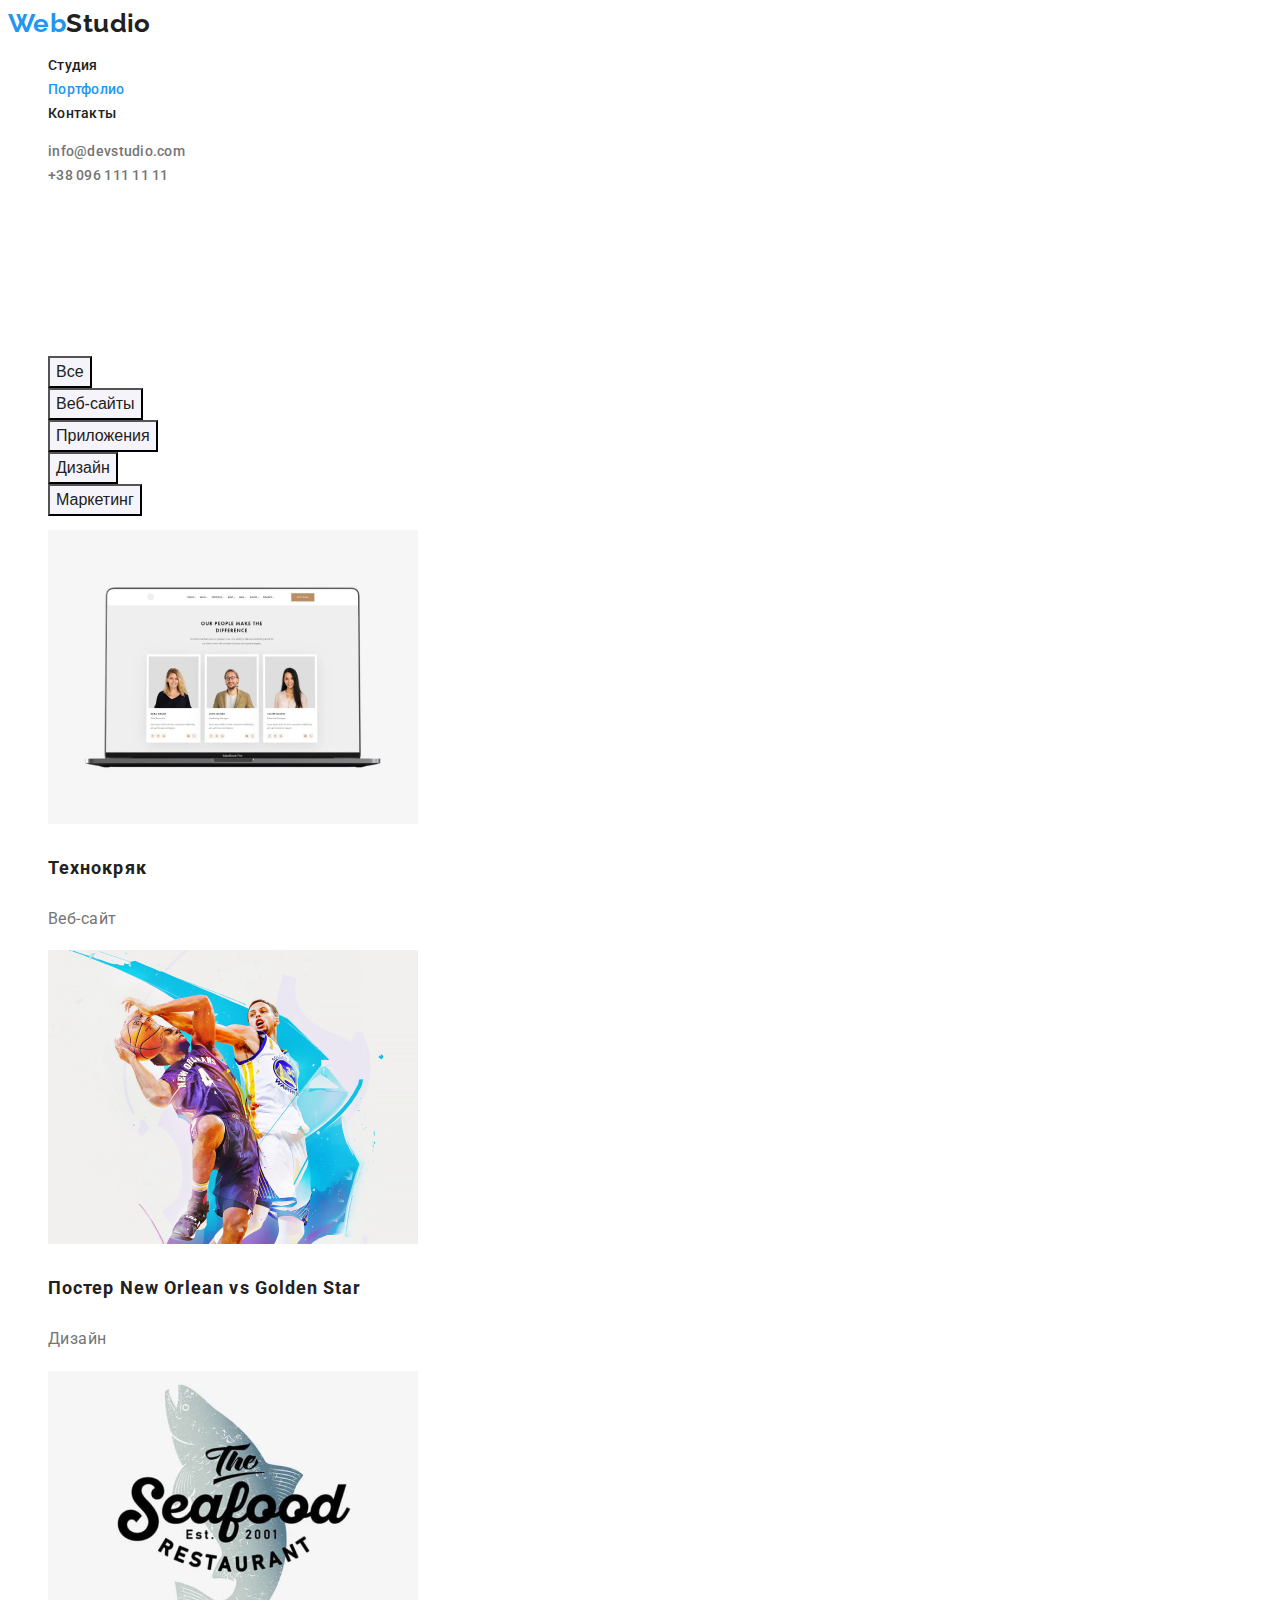
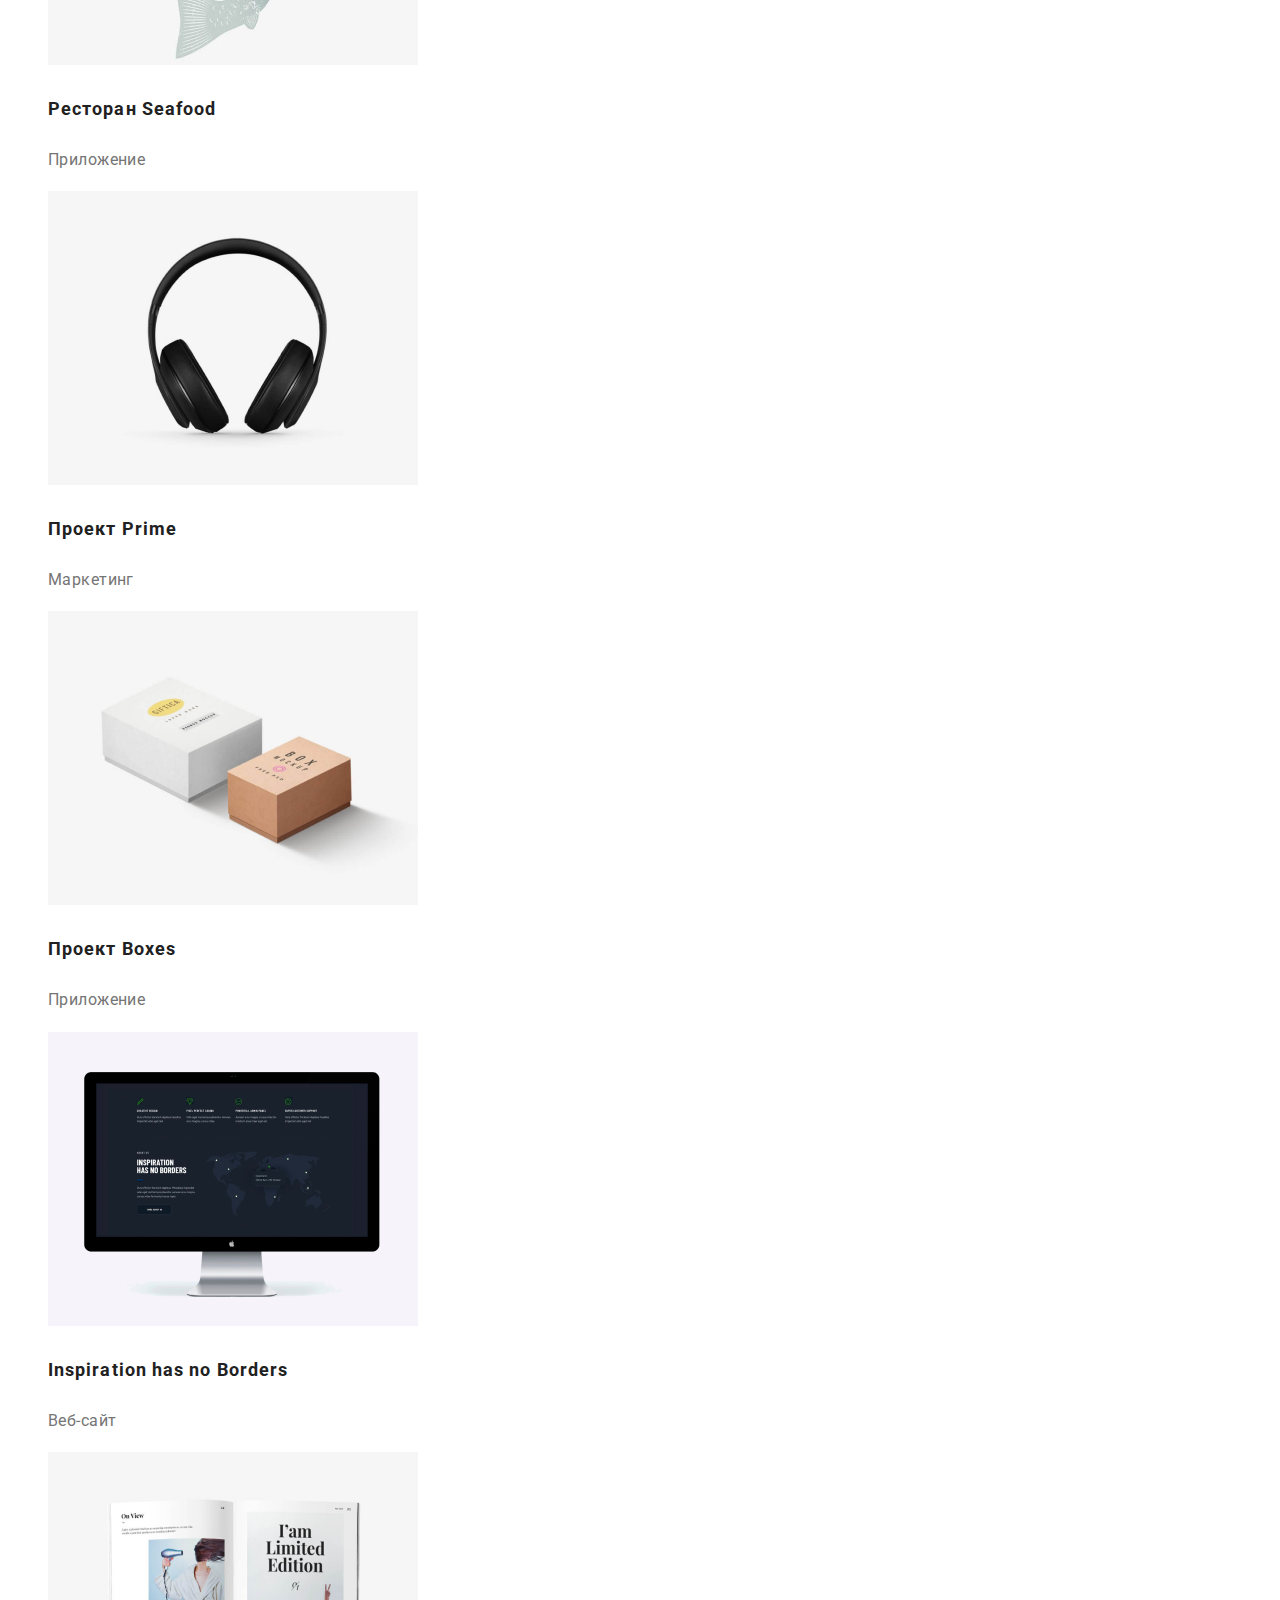
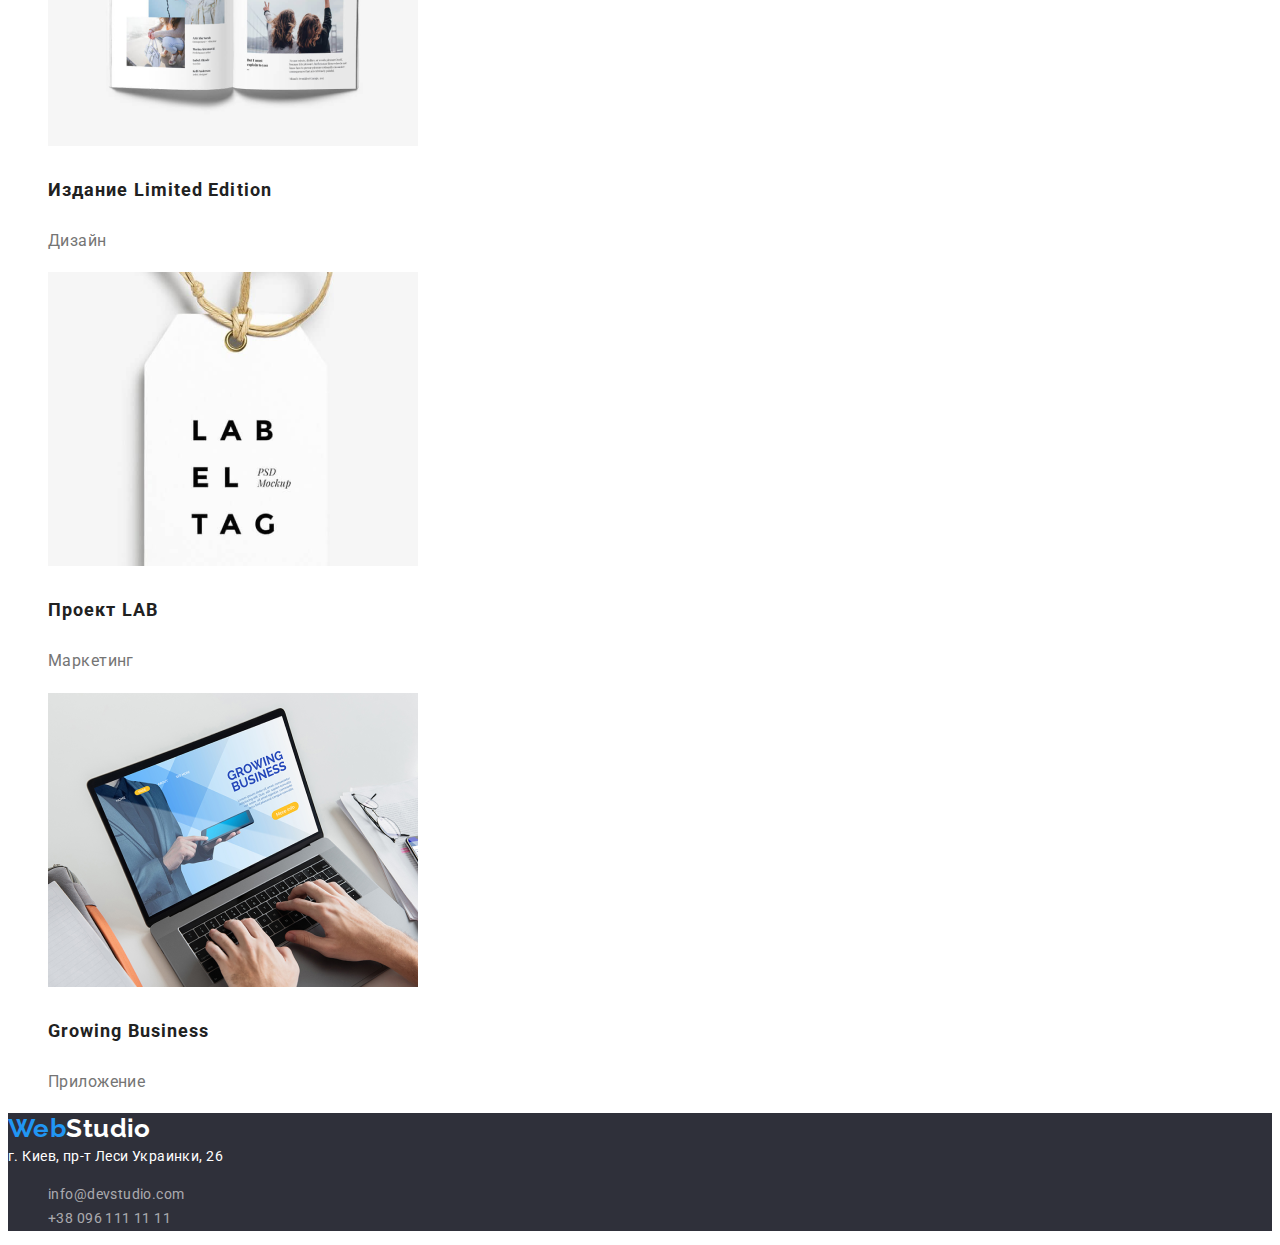
==== portfolio.html @ da4f8fab "Добавляет все файлы с предыдущего занятия" ====
<!DOCTYPE html>
<html lang="ru">

<head>
    <meta charset="UTF-8">
    <meta name="viewport" content="width=device-width, initial-scale=1.0">
    <title>Студия</title>
    <link href="https://fonts.googleapis.com/css2?family=Raleway:wght@700&family=Roboto:wght@400;500;700;900&display=swap" rel="stylesheet" />
    <link rel="stylesheet" href="./css/styles.css" />
</head>

<body>
    <!-- Шапка сайта -->
    <header class="page-header">
        <!-- Навигация -->
        <nav>
            <a href="./index.html" class="logo link" lang="en"><span class="logo-span">Web</span>Studio</a>
            <ul class="site-nav marker">
                <li><a href="./index.html" class="link ">Студия</a></li>
                <li><a href="./portfolio.html" class="link current">Портфолио</a></li>
                <li><a href="" class="link">Контакты</a></li>
            </ul>
        </nav>
        <ul class="auth-nav marker">
            <li><a href="" lang="en" class="link">info@devstudio.com</a></li>
            <li><a href="" class="link">+38 096 111 11 11</a></li>
        </ul>
    </header>
    <main>
        <!-- Портфолио -->
       <section class="section">
            <h1 class="section-title hiden">Портфолио</h1>
                <h2 class="section-title hiden">Филльтры</h2>
                <ul class="filter marker">
                    <li>
                        <button class="filter-button" type="button">Все</button>
                    </li>
                    <li>
                        <button class="filter-button"  type="button">Веб-сайты</button>
                    </li>
                    <li>
                        <button class="filter-button"  type="button">Приложения</button>
                    </li>
                    <li>
                        <button class="filter-button"  type="button">Дизайн</button>
                    </li>
                    <li>
                        <button class="filter-button"  type="button">Маркетинг</button>
                    </li>
                </ul>
            <ul class="example marker">
                <li>
                    <a href="" class="link">
                        <img src="./images/portfolio-img1.png" alt="Изображение лептопа" width="370" height="294">
                        <h3 class="example-title">Технокряк</h3>
                        <p class="example-content">Веб-сайт</p>
                    </a>
                    
                </li>
                <li>
                    <a href="" class="link">
                        <img src="./images/portfolio-img2.png" alt="Изображение двух баскетболистов" width="370" height="294">
                        <h3 class="example-title">Постер New Orlean vs Golden Star</h3>
                        <p class="example-content">Дизайн</p>
                    </a>
                </li>
                <li>
                    <a href="" class="link">
                        <img src="./images/portfolio-img3.png" alt="Изображение логотипу ресторану" width="370" height="294">
                        <h3 class="example-title" lang="en">Ресторан Seafood</h3>
                        <p class="example-content">Приложение</p>
                    </a>
                </li>
                <li>
                    <a href="" class="link">
                        <img src="./images/portfolio-img4.png" alt="Изображение наушников" width="370" height="294">
                        <h3 class="example-title">Проект Prime</h3>
                        <p class="example-content">Маркетинг</p>
                    </a>
                </li>
                <li>
                    <a href="" class="link">
                        <img src="./images/portfolio-img5.png" alt="Изображение двух коробок" width="370" height="294">
                        <h3 class="example-title">Проект Boxes</h3>
                        <p class="example-content">Приложение</p>
                    </a>
                </li>
                <li>
                    <a href="" class="link">
                        <img src="./images/portfolio-img6.png" alt="Изображение монитора" width="370" height="294">
                        <h3 class="example-title" lang="en">Inspiration has no Borders</h3>
                        <p class="example-content">Веб-сайт</p>
                    </a>
                </li>
                <li>
                    <a href="" class="link">
                        <img src="./images/portfolio-img7.png" alt="Изображение книги" width="370" height="294">
                        <h3 class="example-title">Издание Limited Edition</h3>
                        <p class="example-content">Дизайн</p>
                    </a>
                </li>
                <li>
                    <a href="" class="link">
                        <img src="./images/portfolio-img8.png" alt="Изображение лейбла" width="370" height="294">
                        <h3 class="example-title">Проект LAB</h3>
                        <p class="example-content">Маркетинг</p>
                    </a>
                </li>
                <li>
                    <a href="" class="link">
                        <img src="./images/portfolio-img9.png" alt="Изображение лептопа" width="370" height="294">
                        <h3 class="example-title" lang="en">Growing Business</h3>
                        <p class="example-content">Приложение</p>
                    </a>
                </li>
                
            </ul>
        </section>
    </main>
    <!-- Футер -->
    <footer class="footer">
        <a href="./index.html" class="logo link" lang="en"><span class="logo-span">Web</span>Studio</a>
        <address class="address">
            г. Киев, пр-т Леси Украинки, 26
        </address>
        <ul class="footer-nav marker">
            <li><a href="" class="footer-nav link" lang="en">info@devstudio.com</a></li>
            <li><a href="" class="footer-nav link">+38 096 111 11 11</a></li>
        </ul>
    </footer>
</body>

</html>
---- css/styles.css ----
/* цвет заголовков  #212121; */
/* основной цвет текста #757575; */
/* белый  #FFFFFF; */
/* акцент #2196F3; */
/* цвет фона #E5E5E5; */
:root {
  --title-text-color: #212121;
  --accent-color: #2196f3;
  --primary-text-color: #757575;
  --page-background-color: #e5e5e5;
  --white-color: #ffffff;
  --second-bg-color: #2f303a;
  --third-bg-color: #f5f4fa;
}
body {
  background-color: var(--pfge-background-color);
  color: var(--primary-text-color);
  font-family: Roboto, sans-serif;
  font-weight: 400;
  font-size: 14px;
  line-height: 1.71;
  letter-spacing: 0.03em;
}
.link {
  text-decoration: none;
}
.marker {
  list-style: none;
}
/* site-nav */
.logo {
  color: var(--title-text-color);
  font-family: Raleway;
  font-weight: 700;
  font-size: 26px;
  line-height: 1.19;
}
.logo-span {
  color: var(--accent-color);
}

.site-nav .link,
.auth-nav .link {
  color: var(--title-text-color);
  font-weight: 500;
  font-size: 14px;
  line-height: 1.14;
  letter-spacing: 0.02em;
}
.auth-nav .link {
  color: var(--primary-text-color);
}
.site-nav .link.current {
  color: var(--accent-color);
}
.site-nav .link:hover,
.auth-nav .link:hover,
.site-nav .link:focus,
 .auth-nav .link:focus/*,
.footer .link:hover,
.footer.link:focus*/ {
  color: var(--accent-color);
}
/* hero */
.hero {
  background-color: var(--second-bg-color);
}
.hero-title {
  color: var(--white-color);
  font-weight: 900;
  font-size: 44px;
  line-height: 1.36;
  letter-spacing: 0.06em;
  text-align: center;
  text-transform: uppercase; /*прописными*/
}
/* button */
.button {
  color: var(--white-color);
  background-color: var(--accent-color);
  font-family: inherit;
  font-weight: 700;
  font-size: 16px;
  line-height: 1.9;
}
/* sections */
.section-title {
  color: var(--title-text-color);
  font-weight: 700;
  font-size: 36px;
  line-height: 1.17;
  text-align: center;
}
.features-title {
  color: var(--title-text-color);
  font-weight: 700;
  font-size: 14px;
  line-height: 1.14;
  text-transform: uppercase;
}
.features-content {
  color: var(--primary-text-color);
}

.team-title {
  color: var(--title-text-color);
  font-weight: 500;
  font-size: 16px;
  line-height: 1.19;
}
.team-content {
  color: var(--primary-text-color);
  font-weight: 400;
  font-size: 16px;
  line-height: 1.19;
}
.team {
  background-color: var(--third-bg-color);
}
.hiden {
  visibility: hidden;
}
/* footer */
.footer .logo {
  color: var(--white-color);
}
.footer {
  background-color: var(--second-bg-color);
}
.footer-nav {
  color: rgba(255, 255, 255, 0.6);
}
.address {
  color: var(--white-color);
  font-style: normal;
}

/* portfolio */
.example-title {
  color: var(--title-text-color);
  font-weight: 700;
  font-size: 18px;
  line-height: 2;
  letter-spacing: 0.06em;
}
.example-content {
  color: var(--primary-text-color);
  font-weight: normal;
  font-size: 16px;
  line-height: 1.9;
}
.filter-button:hover,
.filter-button:focus {
  color: var(--white-color);
  background-color: var(--accent-color);
}
.filter-button {
  color: var(--title-text-color);
  background-color: var(--third-bg-color);
  font-weight: 500;
  font-size: 16px;
  line-height: 1.63;
}
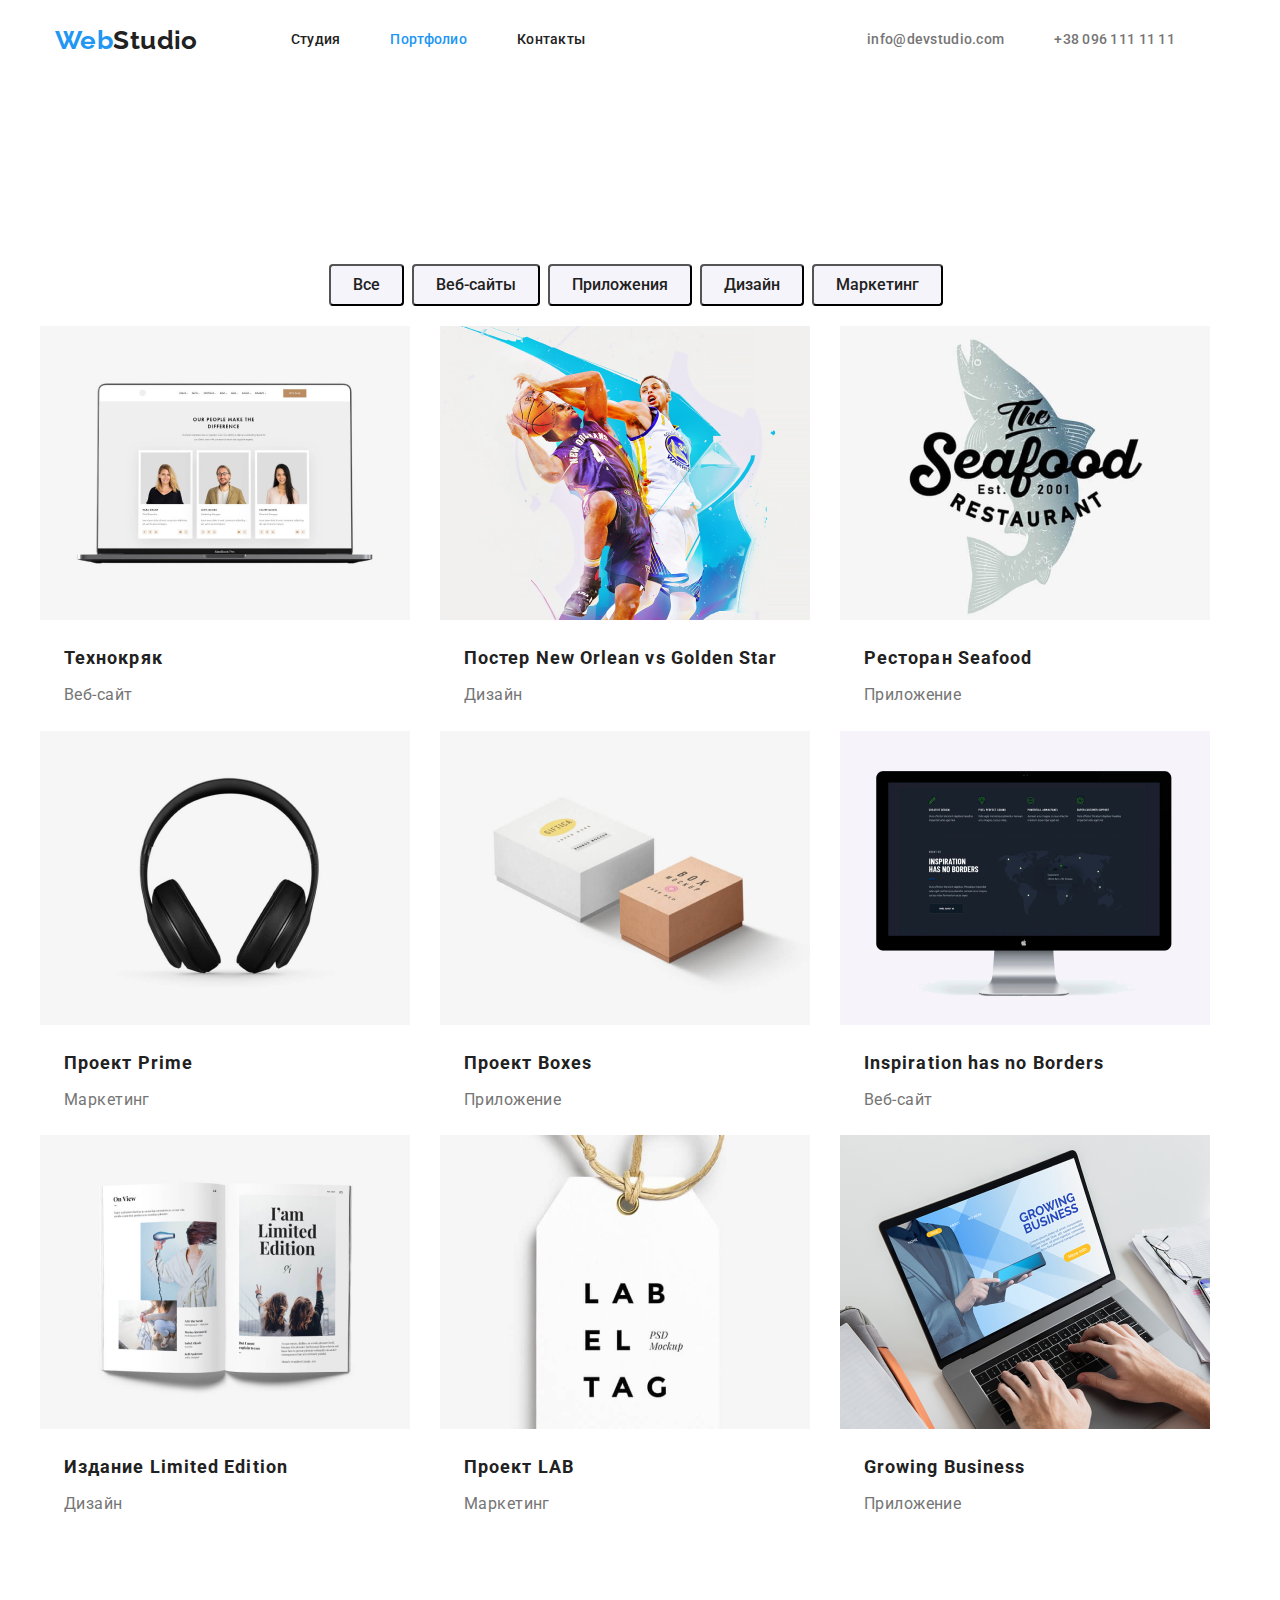
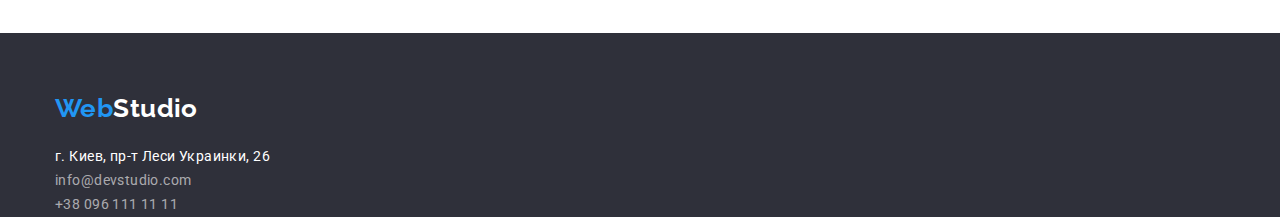
==== commit 3ce28700: "добавляет флексы" ====
--- a/portfolio.html
+++ b/portfolio.html
@@ -5,6 +5,7 @@
     <meta charset="UTF-8">
     <meta name="viewport" content="width=device-width, initial-scale=1.0">
     <title>Студия</title>
+    <link rel="stylesheet" href="https://cdnjs.cloudflare.com/ajax/libs/modern-normalize/1.0.0/modern-normalize.min.css"> 
     <link href="https://fonts.googleapis.com/css2?family=Raleway:wght@700&family=Roboto:wght@400;500;700;900&display=swap" rel="stylesheet" />
     <link rel="stylesheet" href="./css/styles.css" />
 </head>
@@ -13,120 +14,128 @@
     <!-- Шапка сайта -->
     <header class="page-header">
         <!-- Навигация -->
-        <nav>
-            <a href="./index.html" class="logo link" lang="en"><span class="logo-span">Web</span>Studio</a>
-            <ul class="site-nav marker">
-                <li><a href="./index.html" class="link ">Студия</a></li>
-                <li><a href="./portfolio.html" class="link current">Портфолио</a></li>
-                <li><a href="" class="link">Контакты</a></li>
+        <div class="container header-container">
+            <nav class="nav">
+                <a href="./index.html" class="logo link" lang="en"><span class="logo-span">Web</span>Studio</a>
+                <ul class="site-nav marker">
+                    <li><a href="./index.html" class="link ">Студия</a></li>
+                    <li><a href="./portfolio.html" class="link current">Портфолио</a></li>
+                    <li><a href="" class="link">Контакты</a></li>
+                </ul>
+            </nav>
+            <ul class="auth-nav marker">
+                <li><a href="" lang="en" class="link">info@devstudio.com</a></li>
+                <li><a href="" class="link">+38 096 111 11 11</a></li>
             </ul>
-        </nav>
-        <ul class="auth-nav marker">
-            <li><a href="" lang="en" class="link">info@devstudio.com</a></li>
-            <li><a href="" class="link">+38 096 111 11 11</a></li>
-        </ul>
+        </div>
     </header>
     <main>
         <!-- Портфолио -->
        <section class="section">
-            <h1 class="section-title hiden">Портфолио</h1>
+            <div class="container">
+                <h1 class="section-title hiden">Портфолио</h1>
                 <h2 class="section-title hiden">Филльтры</h2>
                 <ul class="filter marker">
-                    <li>
+                    <li class="filter-item">
                         <button class="filter-button" type="button">Все</button>
                     </li>
-                    <li>
-                        <button class="filter-button"  type="button">Веб-сайты</button>
+                    <li class="filter-item">
+                        <button class="filter-button" type="button">Веб-сайты</button>
                     </li>
-                    <li>
-                        <button class="filter-button"  type="button">Приложения</button>
+                    <li class="filter-item">
+                        <button class="filter-button" type="button">Приложения</button>
                     </li>
-                    <li>
-                        <button class="filter-button"  type="button">Дизайн</button>
+                    <li class="filter-item">
+                        <button class="filter-button" type="button">Дизайн</button>
                     </li>
-                    <li>
-                        <button class="filter-button"  type="button">Маркетинг</button>
+                    <li class="filter-item">
+                        <button class="filter-button" type="button">Маркетинг</button>
                     </li>
                 </ul>
-            <ul class="example marker">
-                <li>
-                    <a href="" class="link">
-                        <img src="./images/portfolio-img1.png" alt="Изображение лептопа" width="370" height="294">
-                        <h3 class="example-title">Технокряк</h3>
-                        <p class="example-content">Веб-сайт</p>
-                    </a>
-                    
-                </li>
-                <li>
-                    <a href="" class="link">
-                        <img src="./images/portfolio-img2.png" alt="Изображение двух баскетболистов" width="370" height="294">
-                        <h3 class="example-title">Постер New Orlean vs Golden Star</h3>
-                        <p class="example-content">Дизайн</p>
-                    </a>
-                </li>
-                <li>
-                    <a href="" class="link">
-                        <img src="./images/portfolio-img3.png" alt="Изображение логотипу ресторану" width="370" height="294">
-                        <h3 class="example-title" lang="en">Ресторан Seafood</h3>
-                        <p class="example-content">Приложение</p>
-                    </a>
-                </li>
-                <li>
-                    <a href="" class="link">
-                        <img src="./images/portfolio-img4.png" alt="Изображение наушников" width="370" height="294">
-                        <h3 class="example-title">Проект Prime</h3>
-                        <p class="example-content">Маркетинг</p>
-                    </a>
-                </li>
-                <li>
-                    <a href="" class="link">
-                        <img src="./images/portfolio-img5.png" alt="Изображение двух коробок" width="370" height="294">
-                        <h3 class="example-title">Проект Boxes</h3>
-                        <p class="example-content">Приложение</p>
-                    </a>
-                </li>
-                <li>
-                    <a href="" class="link">
-                        <img src="./images/portfolio-img6.png" alt="Изображение монитора" width="370" height="294">
-                        <h3 class="example-title" lang="en">Inspiration has no Borders</h3>
-                        <p class="example-content">Веб-сайт</p>
-                    </a>
-                </li>
-                <li>
-                    <a href="" class="link">
-                        <img src="./images/portfolio-img7.png" alt="Изображение книги" width="370" height="294">
-                        <h3 class="example-title">Издание Limited Edition</h3>
-                        <p class="example-content">Дизайн</p>
-                    </a>
-                </li>
-                <li>
-                    <a href="" class="link">
-                        <img src="./images/portfolio-img8.png" alt="Изображение лейбла" width="370" height="294">
-                        <h3 class="example-title">Проект LAB</h3>
-                        <p class="example-content">Маркетинг</p>
-                    </a>
-                </li>
-                <li>
-                    <a href="" class="link">
-                        <img src="./images/portfolio-img9.png" alt="Изображение лептопа" width="370" height="294">
-                        <h3 class="example-title" lang="en">Growing Business</h3>
-                        <p class="example-content">Приложение</p>
-                    </a>
-                </li>
+            </div>
+            <div class="container">
+                <ul class="example marker">
+                    <li class="example-items">
+                        <a href="" class="link">
+                            <img src="./images/portfolio-img1.png" alt="Изображение лептопа" width="370" height="294">
+                            <h3 class="example-title">Технокряк</h3>
+                            <p class="example-content">Веб-сайт</p>
+                        </a>
                 
-            </ul>
+                    </li>
+                    <li class="example-items">
+                        <a href="" class="link">
+                            <img src="./images/portfolio-img2.png" alt="Изображение двух баскетболистов" width="370" height="294">
+                            <h3 class="example-title">Постер New Orlean vs Golden Star</h3>
+                            <p class="example-content">Дизайн</p>
+                        </a>
+                    </li>
+                    <li class="example-items">
+                        <a href="" class="link">
+                            <img src="./images/portfolio-img3.png" alt="Изображение логотипу ресторану" width="370" height="294">
+                            <h3 class="example-title" lang="en">Ресторан Seafood</h3>
+                            <p class="example-content">Приложение</p>
+                        </a>
+                    </li>
+                    <li class="example-items">
+                        <a href="" class="link">
+                            <img src="./images/portfolio-img4.png" alt="Изображение наушников" width="370" height="294">
+                            <h3 class="example-title">Проект Prime</h3>
+                            <p class="example-content">Маркетинг</p>
+                        </a>
+                    </li>
+                    <li class="example-items">
+                        <a href="" class="link">
+                            <img src="./images/portfolio-img5.png" alt="Изображение двух коробок" width="370" height="294">
+                            <h3 class="example-title">Проект Boxes</h3>
+                            <p class="example-content">Приложение</p>
+                        </a>
+                    </li>
+                    <li class="example-items">
+                        <a href="" class="link">
+                            <img src="./images/portfolio-img6.png" alt="Изображение монитора" width="370" height="294">
+                            <h3 class="example-title" lang="en">Inspiration has no Borders</h3>
+                            <p class="example-content">Веб-сайт</p>
+                        </a>
+                    </li>
+                    <li class="example-items">
+                        <a href="" class="link">
+                            <img src="./images/portfolio-img7.png" alt="Изображение книги" width="370" height="294">
+                            <h3 class="example-title">Издание Limited Edition</h3>
+                            <p class="example-content">Дизайн</p>
+                        </a>
+                    </li>
+                    <li class="example-items">
+                        <a href="" class="link">
+                            <img src="./images/portfolio-img8.png" alt="Изображение лейбла" width="370" height="294">
+                            <h3 class="example-title">Проект LAB</h3>
+                            <p class="example-content">Маркетинг</p>
+                        </a>
+                    </li>
+                    <li class="example-items">
+                        <a href="" class="link">
+                            <img src="./images/portfolio-img9.png" alt="Изображение лептопа" width="370" height="294">
+                            <h3 class="example-title" lang="en">Growing Business</h3>
+                            <p class="example-content">Приложение</p>
+                        </a>
+                    </li>
+                
+                </ul>
+            </div>
         </section>
     </main>
     <!-- Футер -->
     <footer class="footer">
-        <a href="./index.html" class="logo link" lang="en"><span class="logo-span">Web</span>Studio</a>
-        <address class="address">
-            г. Киев, пр-т Леси Украинки, 26
-        </address>
-        <ul class="footer-nav marker">
-            <li><a href="" class="footer-nav link" lang="en">info@devstudio.com</a></li>
-            <li><a href="" class="footer-nav link">+38 096 111 11 11</a></li>
-        </ul>
+        <div class="container">
+            <a href="./index.html" class="logo link" lang="en"><span class="logo-span">Web</span>Studio</a>
+            <address class="address">
+                г. Киев, пр-т Леси Украинки, 26
+            </address>
+            <ul class="footer-nav marker">
+                <li><a href="" class="footer-nav link" lang="en">info@devstudio.com</a></li>
+                <li><a href="" class="footer-nav link">+38 096 111 11 11</a></li>
+            </ul>
+        </div>
     </footer>
 </body>
 
--- a/css/styles.css
+++ b/css/styles.css
@@ -11,6 +11,7 @@
   --white-color: #ffffff;
   --second-bg-color: #2f303a;
   --third-bg-color: #f5f4fa;
+  --card-set-gap: 30px;
 }
 body {
   background-color: var(--pfge-background-color);
@@ -21,24 +22,66 @@
   line-height: 1.71;
   letter-spacing: 0.03em;
 }
+img {
+  display: block;
+  max-width: 100%;
+  height: auto;
+}
+.container {
+  width: 1200px;
+  padding-left: 15px;
+  padding-right: 15px;
+
+  margin-left: auto;
+  margin-right: auto;
+  margin: 0 auto;
+}
+.section {
+  padding-bottom: 94px;
+}
+.hero {
+  padding-top: 200px;
+  padding-bottom: 200px;
+}
+.hero-title {
+  font-family: roboto;
+}
 .link {
   text-decoration: none;
 }
 .marker {
   list-style: none;
+  padding: 0;
+  margin: 0;
 }
 /* site-nav */
+/* .page-header {
+  display: flex;
+  align-items: center;
+  justify-content: space-between;
+  padding: 10px;
+} */
+.nav,
+.site-nav,
+.auth-nav,
+.header-container {
+  display: flex;
+  justify-content: space-between;
+  align-items: center;
+}
 .logo {
   color: var(--title-text-color);
   font-family: Raleway;
   font-weight: 700;
   font-size: 26px;
   line-height: 1.19;
+
+  display: inline-block;
+  margin-right: 93px;
 }
 .logo-span {
   color: var(--accent-color);
 }
-
 .site-nav .link,
 .auth-nav .link {
   color: var(--title-text-color);
@@ -46,6 +89,15 @@
   font-size: 14px;
   line-height: 1.14;
   letter-spacing: 0.02em;
+  margin-right: 50px;
+
+  padding-top: 32px;
+  padding-bottom: 32px;
+  display: inline-block;
+  display: flex;
+}
+.site-nav .link:not(:last-child) {
+  margin-right: 50px;
 }
 .auth-nav .link {
   color: var(--primary-text-color);
@@ -64,6 +116,7 @@
 /* hero */
 .hero {
   background-color: var(--second-bg-color);
+  text-align: center;
 }
 .hero-title {
   color: var(--white-color);
@@ -73,6 +126,11 @@
   letter-spacing: 0.06em;
   text-align: center;
   text-transform: uppercase; /*прописными*/
+  max-width: 700px;
+
+  margin-top: 0;
+  margin: 0 auto 40px;
+  display: block;
 }
 /* button */
 .button {
@@ -82,6 +140,15 @@
   font-weight: 700;
   font-size: 16px;
   line-height: 1.9;
+  text-align: center;
+
+  padding: 10px 32px;
+  min-width: 200px;
+  height: 50px;
+  border-radius: 4px;
+  margin: 0 auto;
+
+  display: block;
 }
 /* sections */
 .section-title {
@@ -90,6 +157,18 @@
   font-size: 36px;
   line-height: 1.17;
   text-align: center;
+
+  margin-top: 0;
+  margin-bottom: 50px;
+}
+.features {
+  display: flex;
+}
+.features-item:not(:last-child) {
+  margin-right: 30px;
+}
+.features-item {
+  display: inline-block;
 }
 .features-title {
   color: var(--title-text-color);
@@ -97,25 +176,61 @@
   font-size: 14px;
   line-height: 1.14;
   text-transform: uppercase;
+
+  margin-top: 0;
+  margin-bottom: 10px;
 }
 .features-content {
   color: var(--primary-text-color);
-}
-
+  margin-top: 0;
+  margin-bottom: 0;
+
+  display: flex;
+}
+.example {
+  display: flex;
+}
+.example-item {
+  display: inline-block;
+}
+.example-item:not(:last-child) {
+  margin-right: 30px;
+}
+.team {
+  display: flex;
+}
 .team-title {
   color: var(--title-text-color);
   font-weight: 500;
   font-size: 16px;
   line-height: 1.19;
+
+  margin-top: 30px;
+  margin-bottom: 10px;
+  text-align: center;
 }
 .team-content {
   color: var(--primary-text-color);
   font-weight: 400;
   font-size: 16px;
   line-height: 1.19;
-}
-.team {
+
+  margin-top: 0;
+  margin-bottom: 0;
+  padding-bottom: 30px;
+  text-align: center;
+}
+.team-style {
   background-color: var(--third-bg-color);
+  padding-top: 94px;
+}
+.team-member {
+  background-color: var(--white-color);
+
+  display: inline-block;
+}
+.team-member:not(:last-child) {
+  margin-right: 30px;
 }
 .hiden {
   visibility: hidden;
@@ -126,6 +241,7 @@
 }
 .footer {
   background-color: var(--second-bg-color);
+  padding-top: 60px;
 }
 .footer-nav {
   color: rgba(255, 255, 255, 0.6);
@@ -133,6 +249,8 @@
 .address {
   color: var(--white-color);
   font-style: normal;
+
+  margin-top: 20px;
 }
 
 /* portfolio */
@@ -142,12 +260,25 @@
   font-size: 18px;
   line-height: 2;
   letter-spacing: 0.06em;
+
+  margin-top: 0;
+  margin-bottom: 0;
+  padding: 20px 24px 4px 24px;
 }
 .example-content {
   color: var(--primary-text-color);
   font-weight: normal;
   font-size: 16px;
   line-height: 1.9;
+
+  margin-top: 0;
+  margin-bottom: 0;
+  padding: 0 24px 20px 24px;
+}
+.filter-item {
+  display: inline-block;
+  text-align: center;
+  margin-right: 8px;
 }
 .filter-button:hover,
 .filter-button:focus {
@@ -160,4 +291,27 @@
   font-weight: 500;
   font-size: 16px;
   line-height: 1.63;
-}
+  border-radius: 4px;
+
+  padding: 6px 22px;
+}
+.filter {
+  display: flex;
+  justify-content: center;
+  margin-bottom: 50px;
+}
+.example {
+  margin: 0;
+  list-style: none;
+  display: flex;
+  flex-wrap: wrap;
+  margin-left: calc(-1 * var(--card-set-gap));
+  margin-top: calc(-1 * var(--card-set-gap));
+  justify-content: center;
+}
+.example > .example-item {
+  flex-basis: calc(100% / 3 - var(--card-set-gap));
+}
+.example-items:not(:nth-child(3n)) {
+  margin-right: 30px;
+}
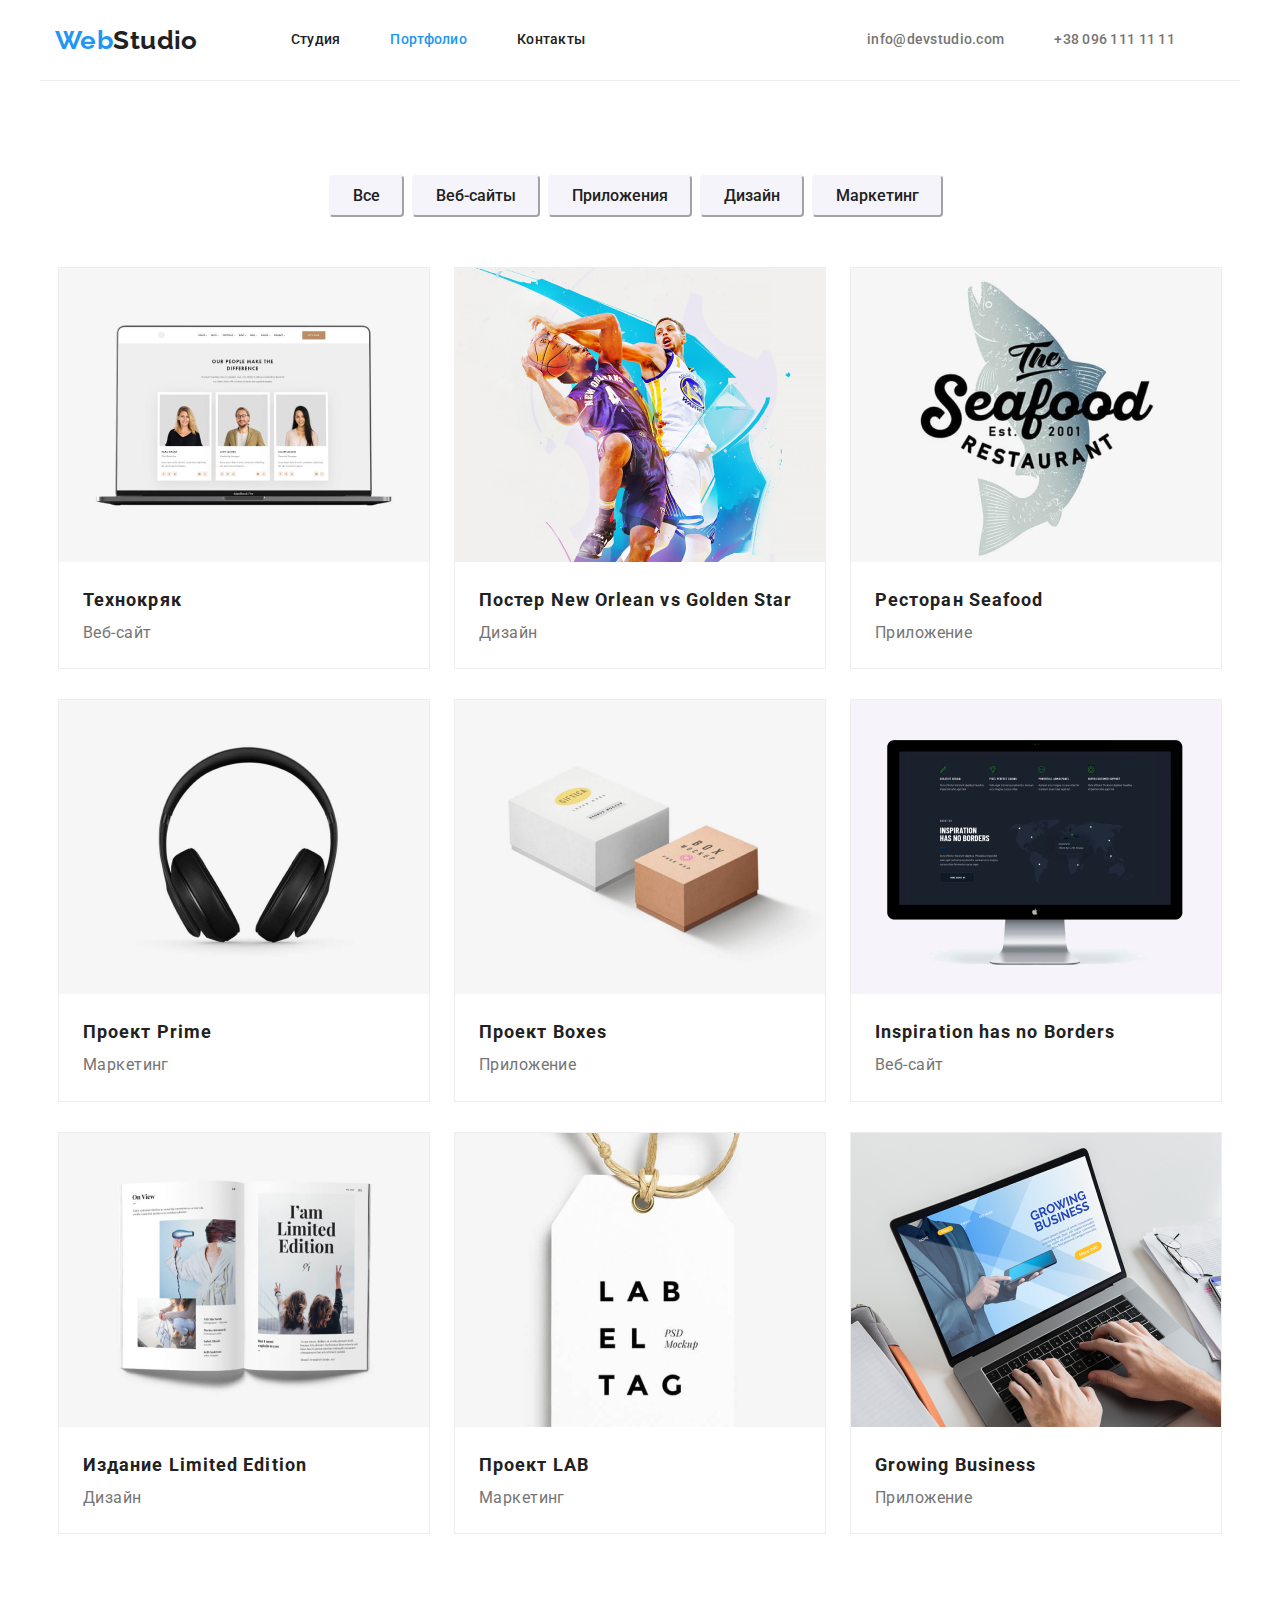
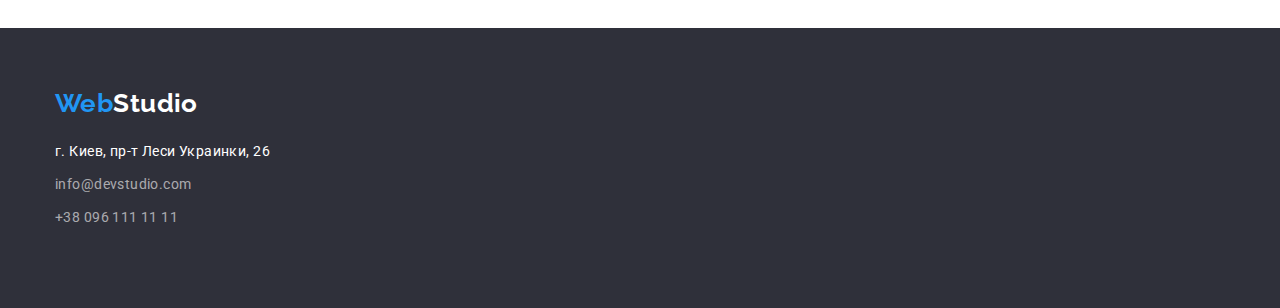
==== commit 03a46926: "Исправления" ====
--- a/portfolio.html
+++ b/portfolio.html
@@ -31,6 +31,7 @@
     </header>
     <main>
         <!-- Портфолио -->
+        
        <section class="section">
             <div class="container">
                 <h1 class="section-title hiden">Портфолио</h1>
@@ -53,70 +54,89 @@
                     </li>
                 </ul>
             </div>
+            
             <div class="container">
                 <ul class="example marker">
                     <li class="example-items">
                         <a href="" class="link">
                             <img src="./images/portfolio-img1.png" alt="Изображение лептопа" width="370" height="294">
-                            <h3 class="example-title">Технокряк</h3>
-                            <p class="example-content">Веб-сайт</p>
-                        </a>
-                
+                            <div class="example-work">
+                                <h3 class="example-title">Технокряк</h3>
+                                <p class="example-content">Веб-сайт</p>
+                            </div>
+                        </a>                
                     </li>
                     <li class="example-items">
                         <a href="" class="link">
                             <img src="./images/portfolio-img2.png" alt="Изображение двух баскетболистов" width="370" height="294">
-                            <h3 class="example-title">Постер New Orlean vs Golden Star</h3>
-                            <p class="example-content">Дизайн</p>
+                            <div class="example-work">
+                                <h3 class="example-title" lang="en">Постер New Orlean vs Golden Star</h3>
+                                <p class="example-content">Дизайн</p>
+                            </div>
                         </a>
                     </li>
                     <li class="example-items">
                         <a href="" class="link">
                             <img src="./images/portfolio-img3.png" alt="Изображение логотипу ресторану" width="370" height="294">
-                            <h3 class="example-title" lang="en">Ресторан Seafood</h3>
-                            <p class="example-content">Приложение</p>
+                            <div class="example-work">
+                                <h3 class="example-title" lang="en">Ресторан Seafood</h3>
+                                <p class="example-content">Приложение</p>
+                            </div>                                
                         </a>
                     </li>
                     <li class="example-items">
                         <a href="" class="link">
                             <img src="./images/portfolio-img4.png" alt="Изображение наушников" width="370" height="294">
-                            <h3 class="example-title">Проект Prime</h3>
-                            <p class="example-content">Маркетинг</p>
+                            <div class="example-work">
+                                <h3 class="example-title" lang="en">Проект Prime</h3>
+                                <p class="example-content">Маркетинг</p>
+                            </div>
                         </a>
                     </li>
                     <li class="example-items">
                         <a href="" class="link">
                             <img src="./images/portfolio-img5.png" alt="Изображение двух коробок" width="370" height="294">
-                            <h3 class="example-title">Проект Boxes</h3>
-                            <p class="example-content">Приложение</p>
+                            <div class="example-work">
+                                <h3 class="example-title" lang="en">Проект Boxes</h3>
+                                <p class="example-content">Приложение</p>
+                            </div>                                
                         </a>
                     </li>
                     <li class="example-items">
                         <a href="" class="link">
+                            
                             <img src="./images/portfolio-img6.png" alt="Изображение монитора" width="370" height="294">
-                            <h3 class="example-title" lang="en">Inspiration has no Borders</h3>
-                            <p class="example-content">Веб-сайт</p>
+                            <div class="example-work">
+                                <h3 class="example-title" lang="en">Inspiration has no Borders</h3>
+                                <p class="example-content">Веб-сайт</p>
+                            </div>
                         </a>
                     </li>
                     <li class="example-items">
                         <a href="" class="link">
                             <img src="./images/portfolio-img7.png" alt="Изображение книги" width="370" height="294">
-                            <h3 class="example-title">Издание Limited Edition</h3>
-                            <p class="example-content">Дизайн</p>
+                            <div class="example-work">
+                                <h3 class="example-title" lang="en">Издание Limited Edition</h3>
+                                <p class="example-content">Дизайн</p>
+                            </div>
                         </a>
                     </li>
                     <li class="example-items">
                         <a href="" class="link">
                             <img src="./images/portfolio-img8.png" alt="Изображение лейбла" width="370" height="294">
-                            <h3 class="example-title">Проект LAB</h3>
-                            <p class="example-content">Маркетинг</p>
+                            <div class="example-work">
+                                <h3 class="example-title" lang="en">Проект LAB</h3>
+                                <p class="example-content">Маркетинг</p>
+                            </div>
                         </a>
                     </li>
                     <li class="example-items">
                         <a href="" class="link">
                             <img src="./images/portfolio-img9.png" alt="Изображение лептопа" width="370" height="294">
-                            <h3 class="example-title" lang="en">Growing Business</h3>
-                            <p class="example-content">Приложение</p>
+                            <div class="example-work">
+                                <h3 class="example-title" lang="en">Growing Business</h3>
+                                <p class="example-content">Приложение</p>
+                            </div>
                         </a>
                     </li>
                 
--- a/css/styles.css
+++ b/css/styles.css
@@ -21,12 +21,23 @@
   font-size: 14px;
   line-height: 1.71;
   letter-spacing: 0.03em;
+  min-height: 100vh;
+}
+/* Убираем внешние отступы */
+body,
+h1,
+h2,
+h3,
+h4,
+p {
+  margin: 0;
 }
 img {
   display: block;
   max-width: 100%;
   height: auto;
 }
+
 .container {
   width: 1200px;
   padding-left: 15px;
@@ -69,6 +80,10 @@
   justify-content: space-between;
   align-items: center;
 }
+.header-container {
+  border-bottom: 1px solid #ececec;
+}
+
 .logo {
   color: var(--title-text-color);
   font-family: Raleway;
@@ -163,6 +178,7 @@
 }
 .features {
   display: flex;
+  padding-top: 94px;
 }
 .features-item:not(:last-child) {
   margin-right: 30px;
@@ -187,15 +203,16 @@
 
   display: flex;
 }
-.example {
-  display: flex;
-}
-.example-item {
-  display: inline-block;
-}
-.example-item:not(:last-child) {
+.pattern {
+  display: flex;
+  justify-content: space-between;
+}
+.pattern-item {
+  display: block;
+}
+/* .pattern-item:not(:last-child) {
   margin-right: 30px;
-}
+} */
 .team {
   display: flex;
 }
@@ -233,7 +250,14 @@
   margin-right: 30px;
 }
 .hiden {
-  visibility: hidden;
+  clip-path: inset(100%);
+  clip: rect(1px 1px 1px 1px); /* IE 6/7 */
+  clip: rect(1px, 1px, 1px, 1px);
+  height: 1px;
+  overflow: hidden;
+  position: absolute;
+  white-space: nowrap; /* added line */
+  width: 1px;
 }
 /* footer */
 .footer .logo {
@@ -243,14 +267,21 @@
   background-color: var(--second-bg-color);
   padding-top: 60px;
 }
+.footer-nav li:last-child {
+  margin-bottom: 60px;
+}
 .footer-nav {
+  display: block;
   color: rgba(255, 255, 255, 0.6);
-}
+  padding-bottom: 9px;
+}
+
 .address {
   color: var(--white-color);
   font-style: normal;
 
-  margin-top: 20px;
+  padding-top: 20px;
+  margin-bottom: 9px;
 }
 
 /* portfolio */
@@ -261,24 +292,31 @@
   line-height: 2;
   letter-spacing: 0.06em;
 
+  /* margin-top: 20px;
+  margin-bottom: 4px; */
+}
+.example-items {
+  border: 1px solid #eeeeee;
+  box-sizing: border-box;
+  margin-bottom: 30px;
+}
+.example-content {
+  color: var(--primary-text-color);
+  font-weight: normal;
+  font-size: 16px;
+  line-height: 1.9;
+
   margin-top: 0;
   margin-bottom: 0;
-  padding: 20px 24px 4px 24px;
-}
-.example-content {
-  color: var(--primary-text-color);
-  font-weight: normal;
-  font-size: 16px;
-  line-height: 1.9;
-
-  margin-top: 0;
-  margin-bottom: 0;
-  padding: 0 24px 20px 24px;
+}
+.example-work {
+  margin: 20px 24px 20px 24px;
 }
 .filter-item {
   display: inline-block;
   text-align: center;
   margin-right: 8px;
+  border: none;
 }
 .filter-button:hover,
 .filter-button:focus {
@@ -292,26 +330,32 @@
   font-size: 16px;
   line-height: 1.63;
   border-radius: 4px;
+  border-color: var(--third-bg-color);
 
   padding: 6px 22px;
 }
 .filter {
   display: flex;
   justify-content: center;
-  margin-bottom: 50px;
+  padding-bottom: 50px;
+  padding-top: 94px;
 }
 .example {
   margin: 0;
   list-style: none;
   display: flex;
   flex-wrap: wrap;
-  margin-left: calc(-1 * var(--card-set-gap));
-  margin-top: calc(-1 * var(--card-set-gap));
+  /* margin-left: calc(-1 * var(--card-set-gap));
+  margin-top: calc(-1 * var(--card-set-gap)); */
   justify-content: center;
-}
+  margin-bottom: -30px;
+}
+
 .example > .example-item {
   flex-basis: calc(100% / 3 - var(--card-set-gap));
 }
 .example-items:not(:nth-child(3n)) {
-  margin-right: 30px;
-}
+  margin-right: 24px;
+}
+.line {
+}
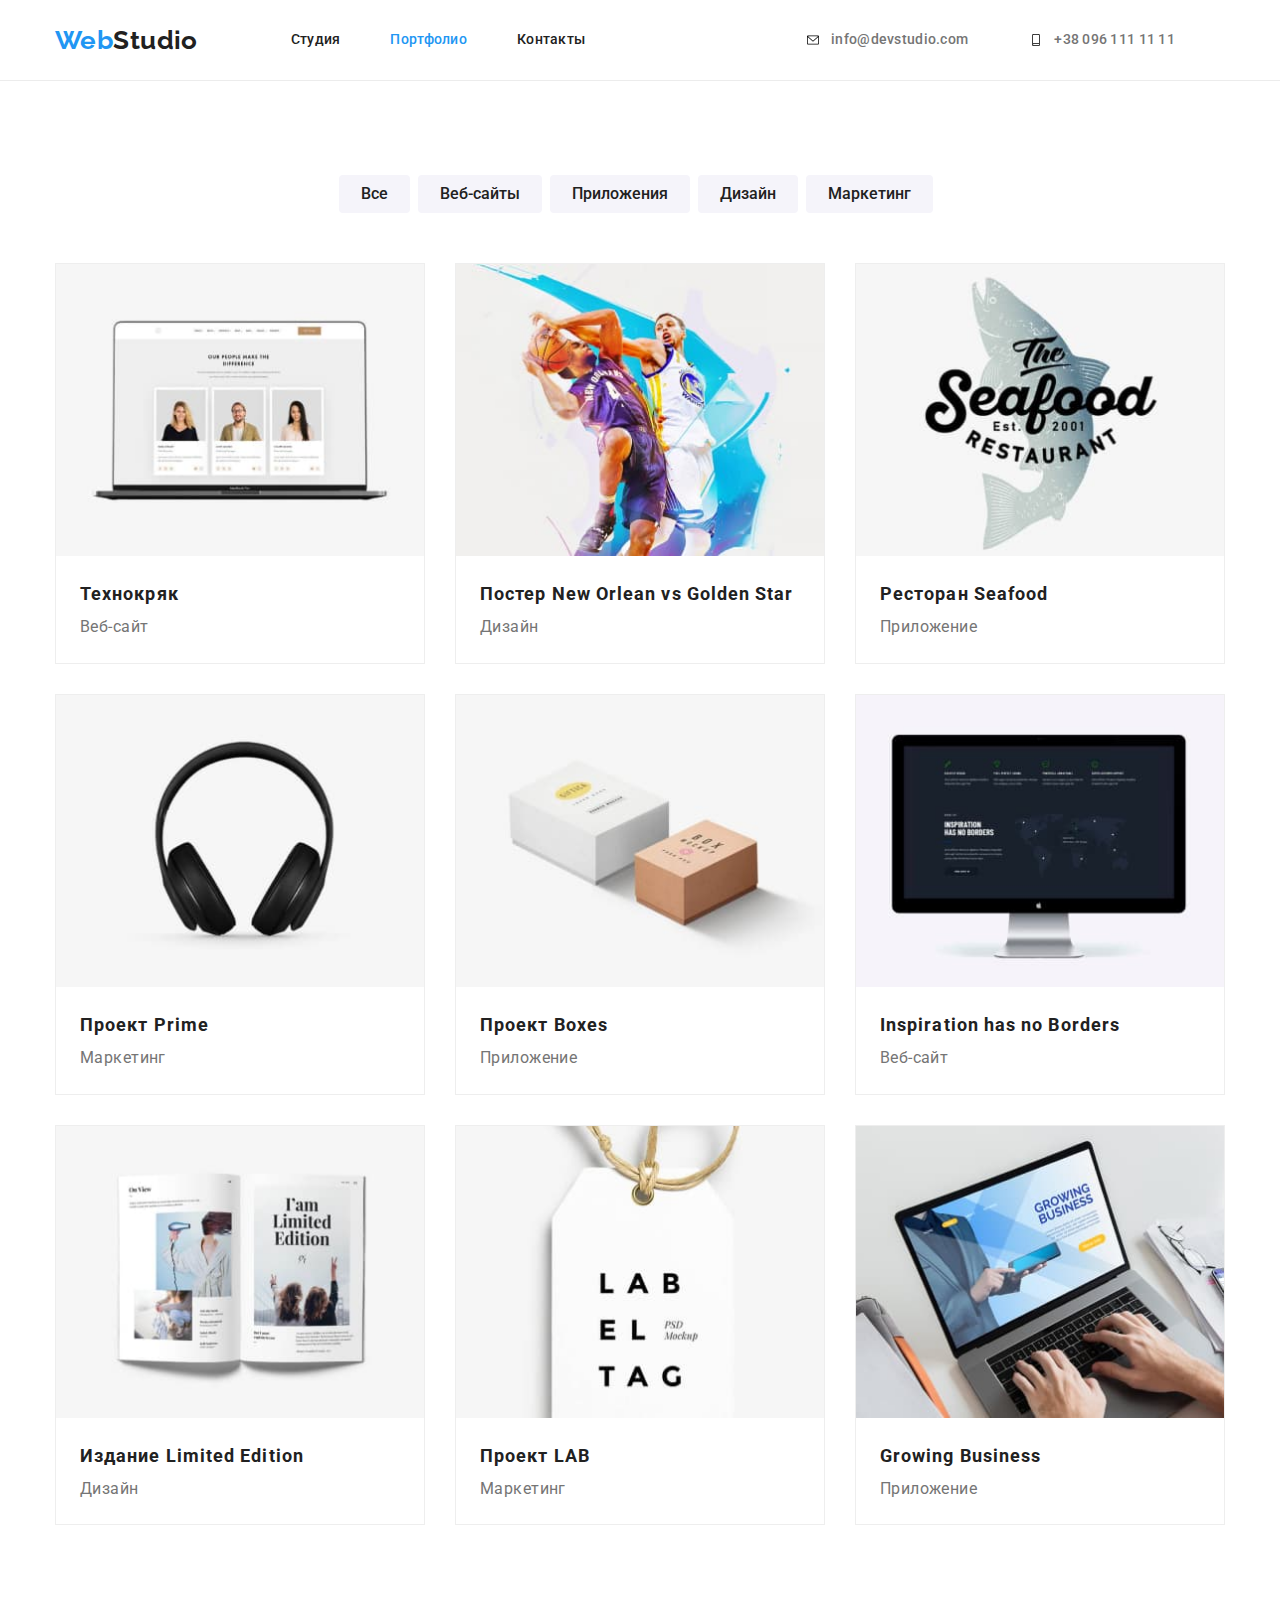
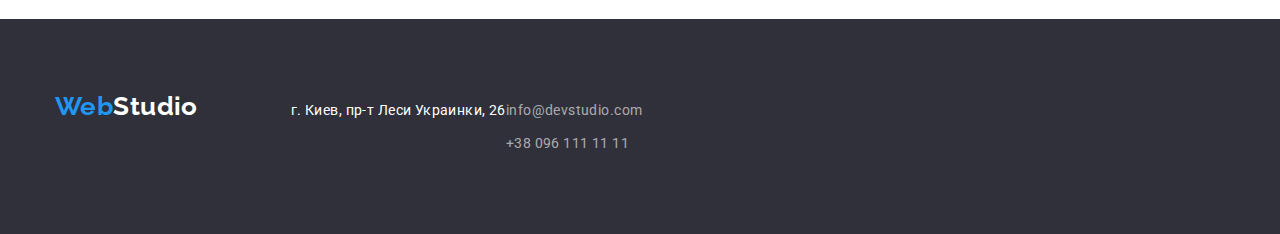
==== commit aa116546: "добавляет фоновые изображения" ====
--- a/portfolio.html
+++ b/portfolio.html
@@ -24,8 +24,29 @@
                 </ul>
             </nav>
             <ul class="auth-nav marker">
-                <li><a href="" lang="en" class="link">info@devstudio.com</a></li>
-                <li><a href="" class="link">+38 096 111 11 11</a></li>
+                <li class="item">
+                    <a href="mailto:info@devstudio.com" lang="en" class="link">
+                        <div class="icon-container">
+                            <svg class="button-icon" width="16" height="12">
+                                <use href="./images/symbol-defs.svg#envelope"></use>
+                            </svg>
+                        </div>
+                        info@devstudio.com
+                    </a>
+            
+                </li>
+                <li class="item">
+            
+                    <a href="tel:+38 096 111 11 11" class="link">
+                        <div class="icon-container">
+                            <svg class="button-icon" width="16" height="12">
+                                <use href="./images/symbol-defs.svg#smartphone"></use>
+                            </svg>
+                        </div>
+                        +38 096 111 11 11
+                    </a>
+                </li>
+            
             </ul>
         </div>
     </header>
@@ -59,16 +80,16 @@
                 <ul class="example marker">
                     <li class="example-items">
                         <a href="" class="link">
-                            <img src="./images/portfolio-img1.png" alt="Изображение лептопа" width="370" height="294">
-                            <div class="example-work">
+                            <img src="./images/portfolio-img1.jpg" alt="Изображение лептопа" width="370" height="294">
+                            <div class="example-work" tabindex="0">
                                 <h3 class="example-title">Технокряк</h3>
                                 <p class="example-content">Веб-сайт</p>
-                            </div>
+                             </div>
                         </a>                
                     </li>
                     <li class="example-items">
                         <a href="" class="link">
-                            <img src="./images/portfolio-img2.png" alt="Изображение двух баскетболистов" width="370" height="294">
+                            <img src="./images/portfolio-img2.jpg" alt="Изображение двух баскетболистов" width="370" height="294">
                             <div class="example-work">
                                 <h3 class="example-title" lang="en">Постер New Orlean vs Golden Star</h3>
                                 <p class="example-content">Дизайн</p>
@@ -77,7 +98,7 @@
                     </li>
                     <li class="example-items">
                         <a href="" class="link">
-                            <img src="./images/portfolio-img3.png" alt="Изображение логотипу ресторану" width="370" height="294">
+                            <img src="./images/portfolio-img3.jpg" alt="Изображение логотипу ресторану" width="370" height="294">
                             <div class="example-work">
                                 <h3 class="example-title" lang="en">Ресторан Seafood</h3>
                                 <p class="example-content">Приложение</p>
@@ -86,7 +107,7 @@
                     </li>
                     <li class="example-items">
                         <a href="" class="link">
-                            <img src="./images/portfolio-img4.png" alt="Изображение наушников" width="370" height="294">
+                            <img src="./images/portfolio-img4.jpg" alt="Изображение наушников" width="370" height="294">
                             <div class="example-work">
                                 <h3 class="example-title" lang="en">Проект Prime</h3>
                                 <p class="example-content">Маркетинг</p>
@@ -95,7 +116,7 @@
                     </li>
                     <li class="example-items">
                         <a href="" class="link">
-                            <img src="./images/portfolio-img5.png" alt="Изображение двух коробок" width="370" height="294">
+                            <img src="./images/portfolio-img5.jpg" alt="Изображение двух коробок" width="370" height="294">
                             <div class="example-work">
                                 <h3 class="example-title" lang="en">Проект Boxes</h3>
                                 <p class="example-content">Приложение</p>
@@ -105,7 +126,7 @@
                     <li class="example-items">
                         <a href="" class="link">
                             
-                            <img src="./images/portfolio-img6.png" alt="Изображение монитора" width="370" height="294">
+                            <img src="./images/portfolio-img6.jpg" alt="Изображение монитора" width="370" height="294">
                             <div class="example-work">
                                 <h3 class="example-title" lang="en">Inspiration has no Borders</h3>
                                 <p class="example-content">Веб-сайт</p>
@@ -114,7 +135,7 @@
                     </li>
                     <li class="example-items">
                         <a href="" class="link">
-                            <img src="./images/portfolio-img7.png" alt="Изображение книги" width="370" height="294">
+                            <img src="./images/portfolio-img7.jpg" alt="Изображение книги" width="370" height="294">
                             <div class="example-work">
                                 <h3 class="example-title" lang="en">Издание Limited Edition</h3>
                                 <p class="example-content">Дизайн</p>
@@ -123,7 +144,7 @@
                     </li>
                     <li class="example-items">
                         <a href="" class="link">
-                            <img src="./images/portfolio-img8.png" alt="Изображение лейбла" width="370" height="294">
+                            <img src="./images/portfolio-img8.jpg" alt="Изображение лейбла" width="370" height="294">
                             <div class="example-work">
                                 <h3 class="example-title" lang="en">Проект LAB</h3>
                                 <p class="example-content">Маркетинг</p>
@@ -132,7 +153,7 @@
                     </li>
                     <li class="example-items">
                         <a href="" class="link">
-                            <img src="./images/portfolio-img9.png" alt="Изображение лептопа" width="370" height="294">
+                            <img src="./images/portfolio-img9.jpg" alt="Изображение лептопа" width="370" height="294">
                             <div class="example-work">
                                 <h3 class="example-title" lang="en">Growing Business</h3>
                                 <p class="example-content">Приложение</p>
--- a/css/styles.css
+++ b/css/styles.css
@@ -37,7 +37,12 @@
   max-width: 100%;
   height: auto;
 }
-
+:active,
+:hover,
+:focus {
+  outline: 0;
+  outline-offset: 0;
+}
 .container {
   width: 1200px;
   padding-left: 15px;
@@ -48,7 +53,7 @@
   margin: 0 auto;
 }
 .section {
-  padding-bottom: 94px;
+  padding-top: 94px;
 }
 .hero {
   padding-top: 200px;
@@ -80,7 +85,7 @@
   justify-content: space-between;
   align-items: center;
 }
-.header-container {
+.page-header {
   border-bottom: 1px solid #ececec;
 }
 
@@ -108,7 +113,6 @@
 
   padding-top: 32px;
   padding-bottom: 32px;
-  display: inline-block;
   display: flex;
 }
 .site-nav .link:not(:last-child) {
@@ -116,22 +120,45 @@
 }
 .auth-nav .link {
   color: var(--primary-text-color);
-}
+  margin-left: 10px;
+}
+
 .site-nav .link.current {
   color: var(--accent-color);
 }
 .site-nav .link:hover,
 .auth-nav .link:hover,
 .site-nav .link:focus,
- .auth-nav .link:focus/*,
-.footer .link:hover,
-.footer.link:focus*/ {
+.auth-nav .link:focus {
   color: var(--accent-color);
-}
+  fill: var(--accent-color);
+}
+.icon-container {
+  cursor: pointer;
+  display: flex;
+  align-items: center;
+  margin-right: 10px;
+}
+/* .icon-container:hover.head-icon {
+  fill: var(--accent-color);
+} */
 /* hero */
 .hero {
-  background-color: var(--second-bg-color);
-  text-align: center;
+  max-width: 1600px;
+  height: 600px;
+  margin-right: auto;
+  margin-left: auto;
+  background-image: linear-gradient(
+      to right,
+      rgba(47, 48, 58, 0.4),
+      rgba(47, 48, 58, 0.4)
+    ),
+    url(../images/hero-img-bg.jpg);
+  background-repeat: no-repeat;
+  background-position: center;
+  background-size: cover;
+  text-align: center;
+  background-color: rgba(47, 48, 58, 0.4);
 }
 .hero-title {
   color: var(--white-color);
@@ -162,8 +189,8 @@
   height: 50px;
   border-radius: 4px;
   margin: 0 auto;
-
-  display: block;
+  border: none;
+  cursor: pointer;
 }
 /* sections */
 .section-title {
@@ -178,7 +205,6 @@
 }
 .features {
   display: flex;
-  padding-top: 94px;
 }
 .features-item:not(:last-child) {
   margin-right: 30px;
@@ -186,6 +212,41 @@
 .features-item {
   display: inline-block;
 }
+.icon-features {
+  display: flex;
+  align-items: center;
+  justify-content: center;
+  border-radius: 4px;
+  margin-bottom: 30px;
+  height: 120px;
+  fill: var(--primary-text-color);
+  background-color: var(--third-bg-color);
+}
+
+/* добавляет через фон иконки 
+.features-item::before {
+  display: block;
+  content: '';
+  height: 120px;
+  background-size: contain;
+  background-repeat: no-repeat;
+  background-position: center;
+  background-color: var(--third-bg-color);
+  border-radius: 4px;
+  margin-bottom: 30px;
+}
+.icon-antenna::before {
+  background-image: url(../images/antenna.svg);
+}
+.icon-astronaut::before {
+  background-image: url(../images/astronaut.svg);
+}
+.icon-diagram::before {
+  background-image: url(../images/diagram.svg);
+}
+.icon-clock::before {
+  background-image: url(../images/clock.svg);
+} */
 .features-title {
   color: var(--title-text-color);
   font-weight: 700;
@@ -215,6 +276,7 @@
 } */
 .team {
   display: flex;
+  padding-bottom: 94px;
 }
 .team-title {
   color: var(--title-text-color);
@@ -234,20 +296,45 @@
 
   margin-top: 0;
   margin-bottom: 0;
-  padding-bottom: 30px;
-  text-align: center;
+  padding-bottom: 16px;
+  text-align: center;
+
+  background: #ffffff;
+
+  border-bottom: 4px;
 }
 .team-style {
   background-color: var(--third-bg-color);
-  padding-top: 94px;
+  margin-top: 94px;
 }
 .team-member {
   background-color: var(--white-color);
-
-  display: inline-block;
+  box-shadow: 0px 1px 3px rgba(0, 0, 0, 0.12), 0px 1px 1px rgba(0, 0, 0, 0.14),
+    0px 2px 1px rgba(0, 0, 0, 0.2);
 }
 .team-member:not(:last-child) {
   margin-right: 30px;
+}
+.social-link {
+  align-items: center;
+  cursor: pointer;
+  display: flex;
+  width: 44px;
+  height: 44px;
+
+  border-radius: 50%;
+  justify-content: center;
+  fill: #afb1b8;
+}
+.team-link {
+  display: flex;
+  padding-bottom: 30px;
+  justify-content: space-evenly;
+}
+.social-link:hover,
+.social-link:focus {
+  background-color: var(--accent-color);
+  fill: var(--white-color);
 }
 .hiden {
   clip-path: inset(100%);
@@ -259,6 +346,32 @@
   white-space: nowrap; /* added line */
   width: 1px;
 }
+.clients {
+  align-items: center;
+  cursor: pointer;
+  display: flex;
+  padding-bottom: 94px;
+}
+.company-link {
+  align-items: center;
+  justify-content: center;
+  cursor: pointer;
+  display: flex;
+  width: 170px;
+  height: 90px;
+  margin-right: 30px;
+  border: 1px solid #afb1b8;
+  border-radius: 4px;
+  fill: #afb1b8;
+}
+.company-link:hover,
+.company-link:focus {
+  fill: var(--accent-color);
+  border: 1px solid var(--accent-color);
+}
+.clients-item:last-child {
+  margin-right: 0;
+}
 /* footer */
 .footer .logo {
   color: var(--white-color);
@@ -266,9 +379,9 @@
 .footer {
   background-color: var(--second-bg-color);
   padding-top: 60px;
-}
-.footer-nav li:last-child {
-  margin-bottom: 60px;
+  padding-bottom: 60px;
+  display: flex;
+  align-items: BASELINE;
 }
 .footer-nav {
   display: block;
@@ -283,6 +396,40 @@
   padding-top: 20px;
   margin-bottom: 9px;
 }
+.footer .container {
+  display: flex;
+  align-items: baseline;
+}
+.footer-adress {
+  margin-right: 50px;
+}
+.footer .container P {
+  font-family: Roboto;
+  font-style: normal;
+  font-weight: bold;
+  font-size: 14px;
+  line-height: 1.14;
+  letter-spacing: 0.03em;
+  text-transform: uppercase;
+  color: var(--white-color);
+}
+
+.footer-link {
+  display: flex;
+  margin-top: 20px;
+  justify-content: space-evenly;
+  height: 60px;
+  width: 200px;
+  align-items: center;
+}
+.footer .social-link {
+  fill: var(--white-color);
+  background: rgba(255, 255, 255, 0.1);
+}
+.footer-link .social-link:hover,
+.footer-link .social-link:focus {
+  background-color: var(--accent-color);
+}
 
 /* portfolio */
 .example-title {
@@ -296,9 +443,17 @@
   margin-bottom: 4px; */
 }
 .example-items {
+  /* width: 370px; */
+  display: block;
+  flex-basis: calc((100% - 60px) / 3);
   border: 1px solid #eeeeee;
-  box-sizing: border-box;
   margin-bottom: 30px;
+  margin-right: 30px;
+}
+.example-items:hover,
+.example-items:focus {
+  box-shadow: 0px 1px 1px rgba(0, 0, 0, 0.12), 0px 4px 4px rgba(0, 0, 0, 0.06),
+    1px 4px 6px rgba(0, 0, 0, 0.16);
 }
 .example-content {
   color: var(--primary-text-color);
@@ -310,7 +465,7 @@
   margin-bottom: 0;
 }
 .example-work {
-  margin: 20px 24px 20px 24px;
+  padding: 20px 24px 20px 24px;
 }
 .filter-item {
   display: inline-block;
@@ -322,6 +477,9 @@
 .filter-button:focus {
   color: var(--white-color);
   background-color: var(--accent-color);
+  cursor: pointer;
+  box-shadow: 0px 3px 1px rgba(0, 0, 0, 0.1), 0px 1px 2px rgba(0, 0, 0, 0.08),
+    0px 2px 2px rgba(0, 0, 0, 0.12);
 }
 .filter-button {
   color: var(--title-text-color);
@@ -329,33 +487,27 @@
   font-weight: 500;
   font-size: 16px;
   line-height: 1.63;
+
   border-radius: 4px;
-  border-color: var(--third-bg-color);
-
+  border: none;
   padding: 6px 22px;
 }
 .filter {
   display: flex;
   justify-content: center;
-  padding-bottom: 50px;
-  padding-top: 94px;
+  margin-bottom: 50px;
 }
 .example {
   margin: 0;
   list-style: none;
   display: flex;
   flex-wrap: wrap;
-  /* margin-left: calc(-1 * var(--card-set-gap));
-  margin-top: calc(-1 * var(--card-set-gap)); */
-  justify-content: center;
-  margin-bottom: -30px;
-}
-
-.example > .example-item {
-  flex-basis: calc(100% / 3 - var(--card-set-gap));
-}
-.example-items:not(:nth-child(3n)) {
-  margin-right: 24px;
-}
-.line {
-}
+  margin-bottom: 94px;
+}
+
+.example-items:nth-child(3n) {
+  margin-right: 0;
+}
+.example-items:nth-last-child(-n + 3) {
+  margin-bottom: 0;
+}
